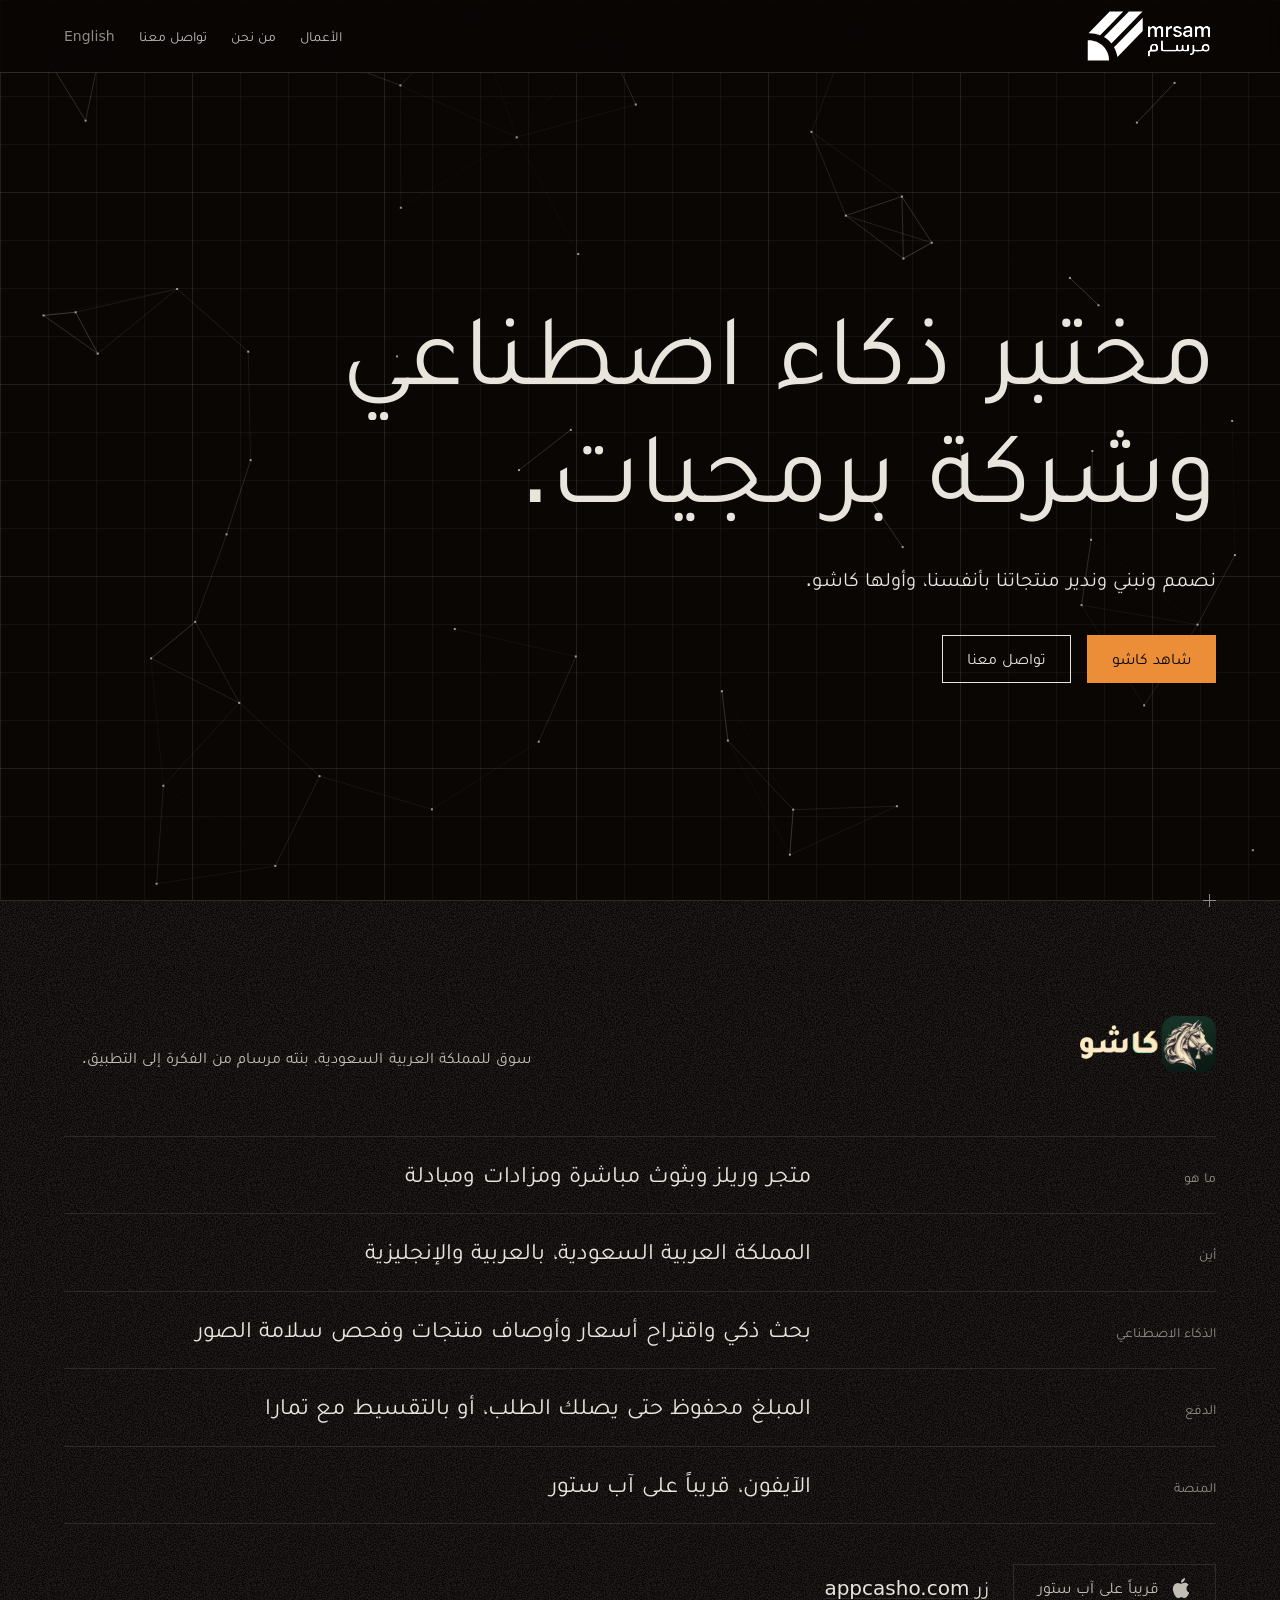
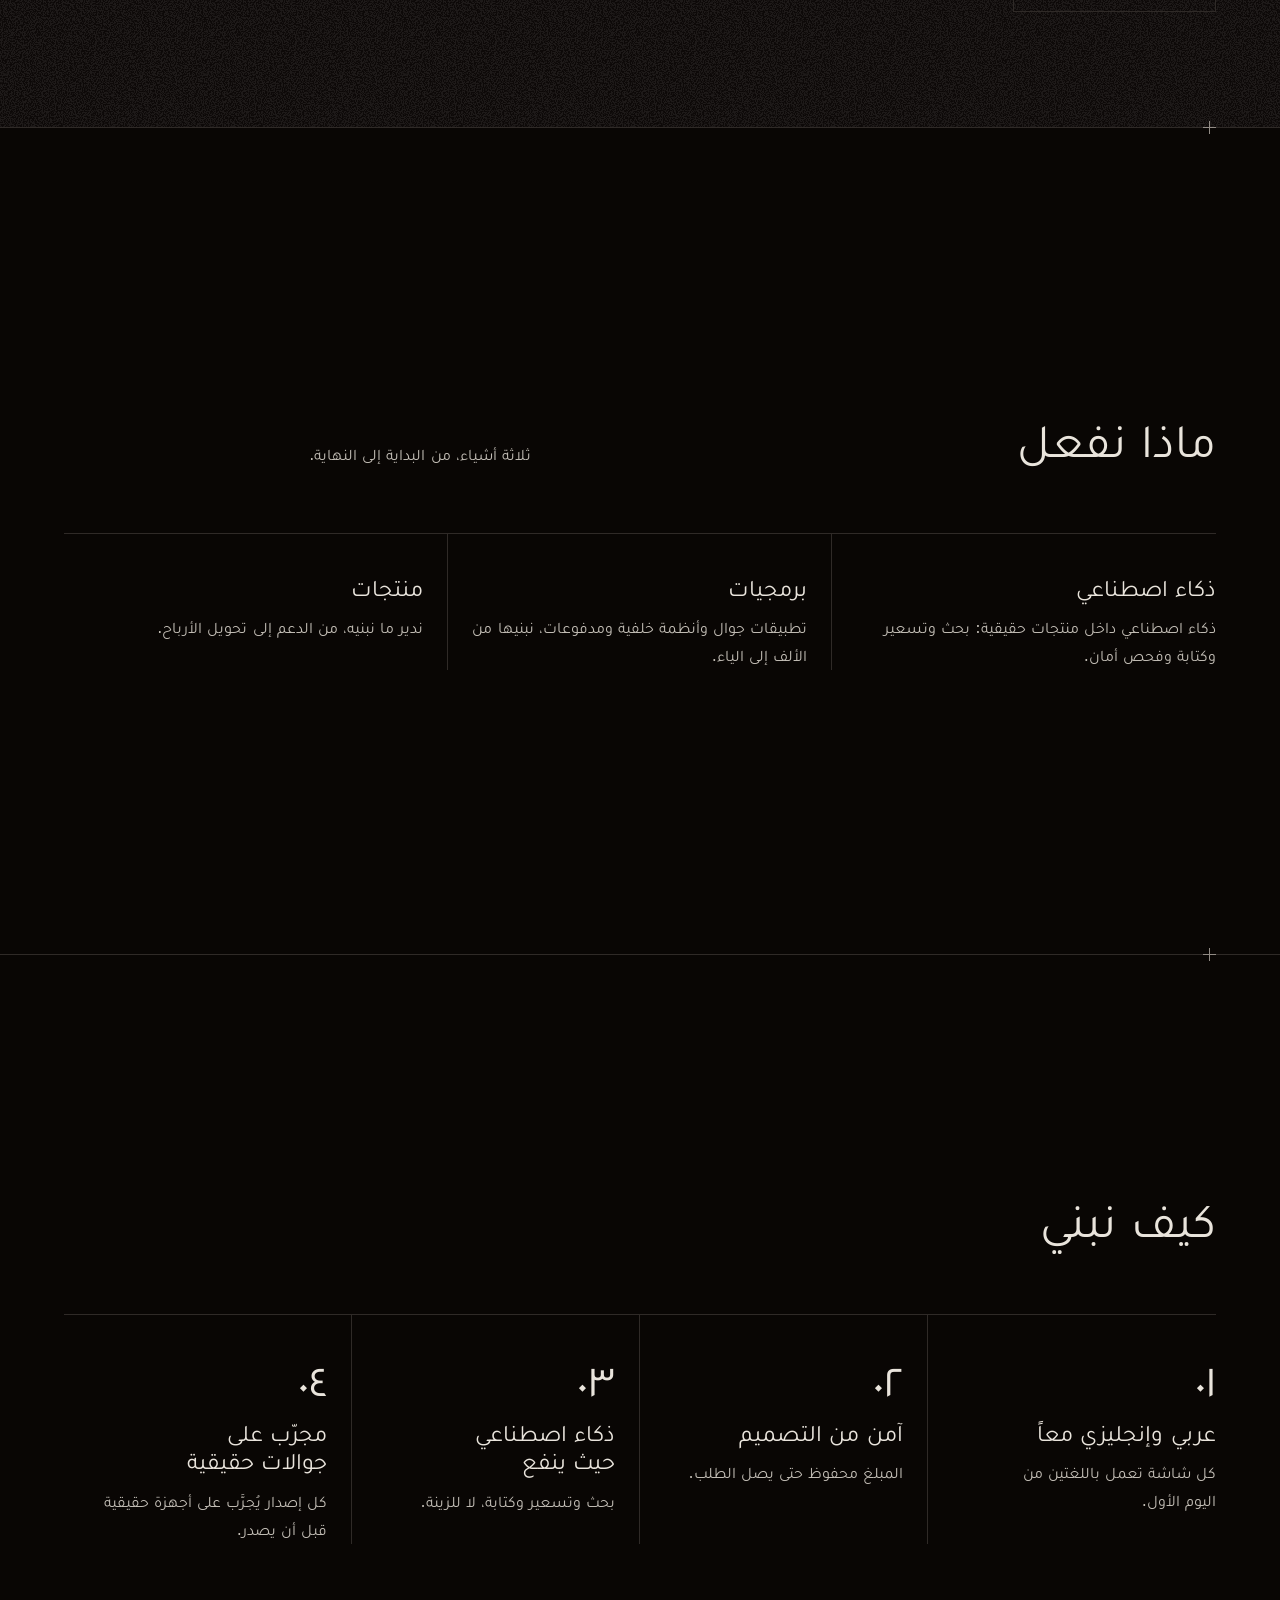
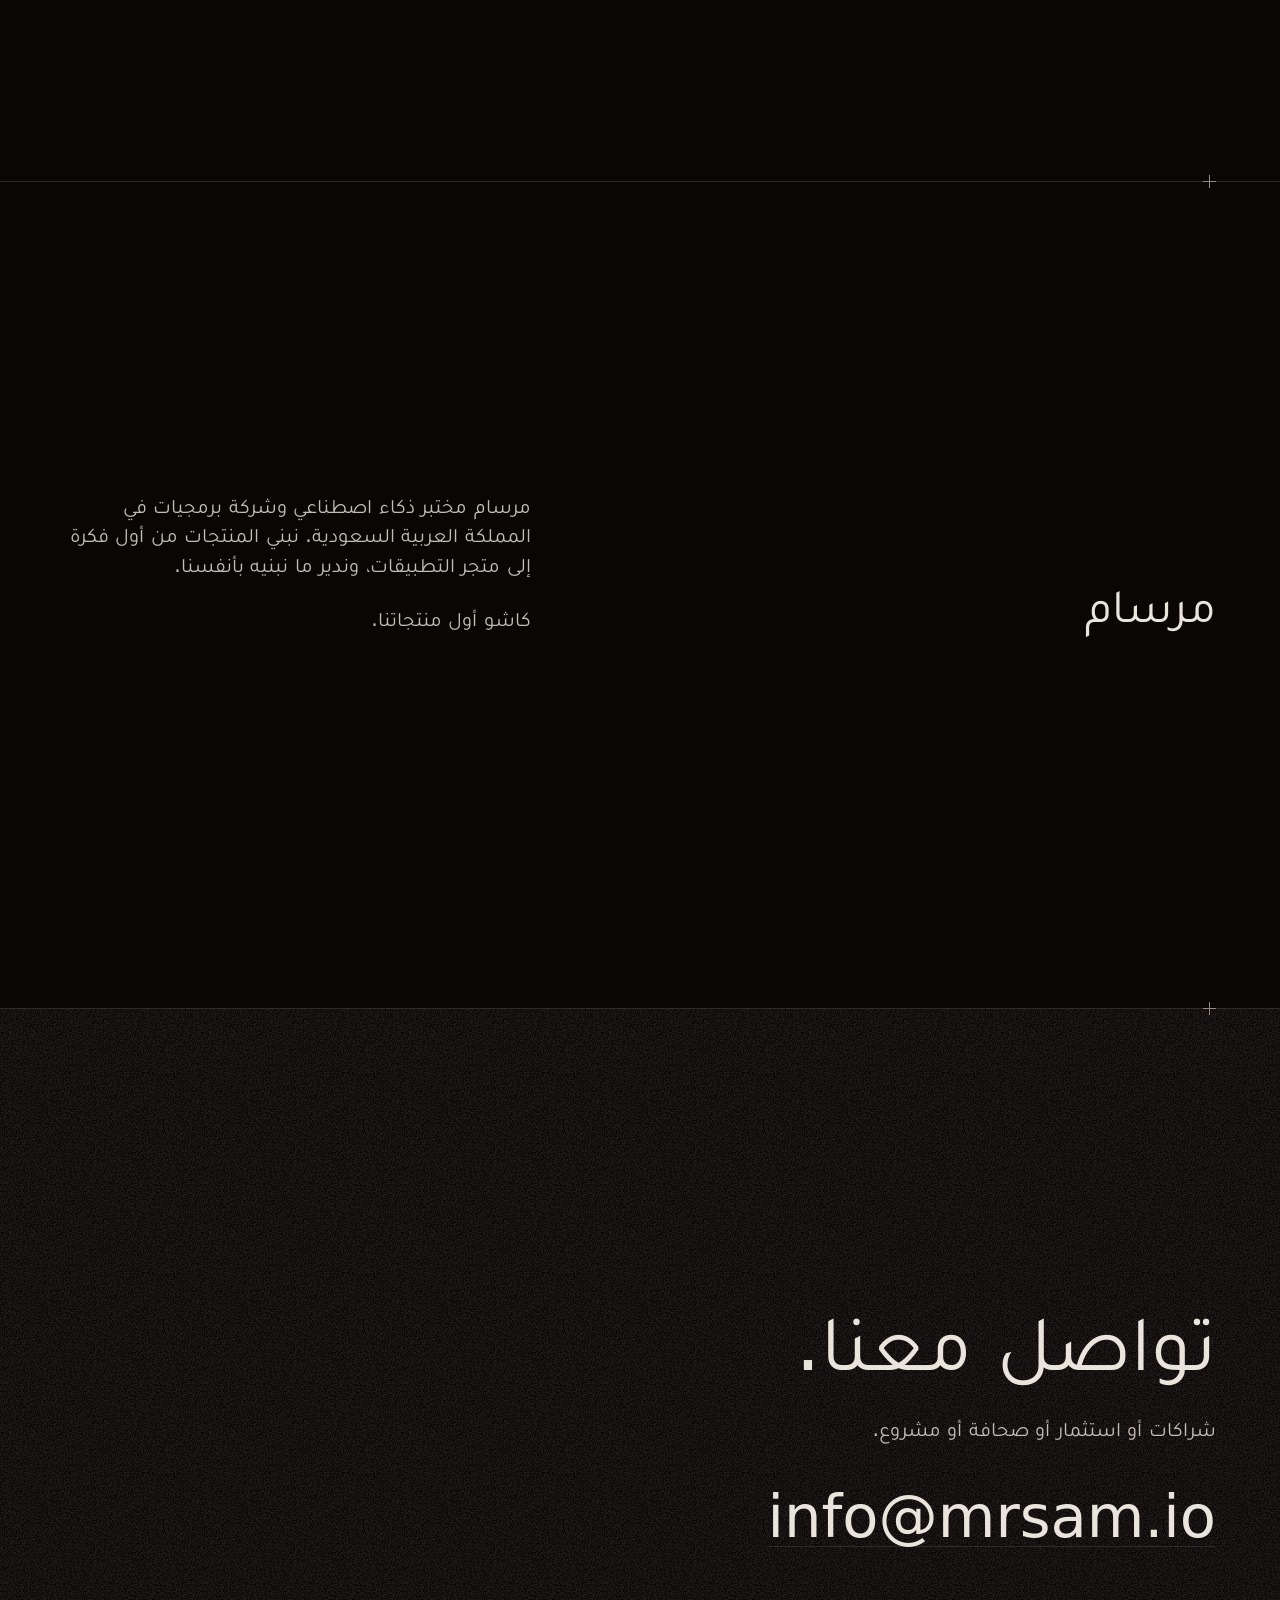
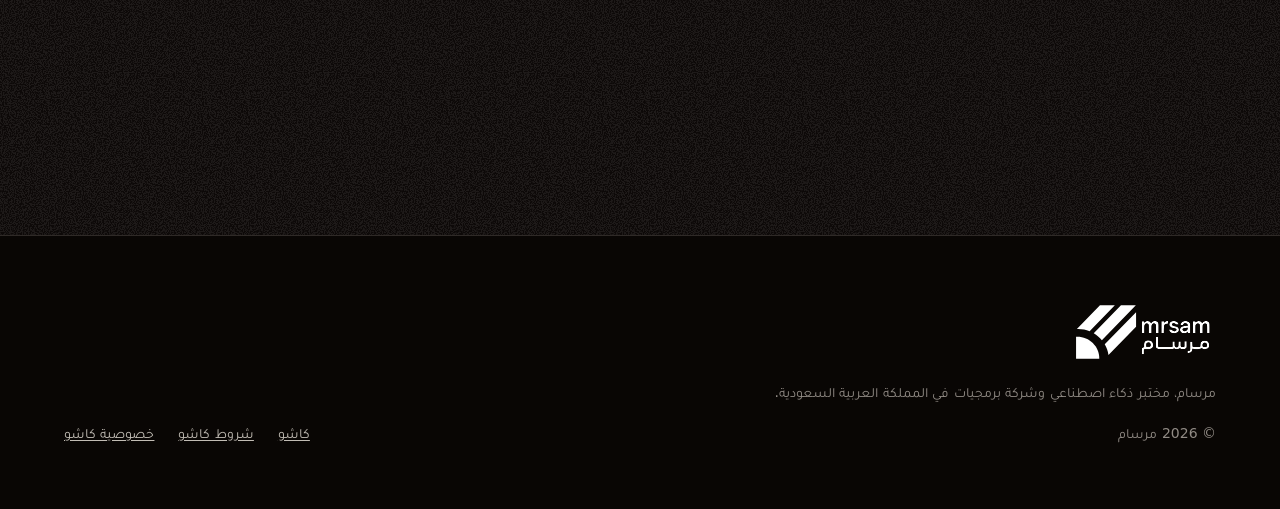
==== ar/index.html @ a1504979 "Mrsam landing page (English and Arabic) Co-Authored-By: Claude Sonnet 5.5 <noreply@anthropic.com>" ====
<!doctype html>
<html lang="ar" dir="rtl">
<head>
<meta charset="utf-8">
<meta name="viewport" content="width=device-width, initial-scale=1">
<title>مرسام (Mrsam) | مختبر ذكاء اصطناعي وشركة برمجيات</title>
<meta name="description" content="مرسام (Mrsam) مختبر ذكاء اصطناعي وشركة برمجيات في المملكة العربية السعودية. نصمم ونبني وندير منتجاتنا بأنفسنا، وأولها كاشو، سوق للمملكة العربية السعودية.">
<link rel="canonical" href="https://mrsam.io/ar/">
<link rel="alternate" hreflang="en" href="https://mrsam.io/"><link rel="alternate" hreflang="ar" href="https://mrsam.io/ar/"><link rel="alternate" hreflang="x-default" href="https://mrsam.io/">
<meta name="robots" content="index,follow,max-image-preview:large">
<meta property="og:type" content="website"><meta property="og:site_name" content="Mrsam"><meta property="og:title" content="مرسام (Mrsam) | مختبر ذكاء اصطناعي وشركة برمجيات"><meta property="og:description" content="مرسام (Mrsam) مختبر ذكاء اصطناعي وشركة برمجيات في المملكة العربية السعودية. نصمم ونبني وندير منتجاتنا بأنفسنا، وأولها كاشو، سوق للمملكة العربية السعودية."><meta property="og:url" content="https://mrsam.io/ar/"><meta property="og:image" content="https://mrsam.io/assets/og.png"><meta property="og:locale" content="ar_SA">
<meta name="twitter:card" content="summary_large_image"><meta name="twitter:title" content="مرسام (Mrsam) | مختبر ذكاء اصطناعي وشركة برمجيات"><meta name="twitter:image" content="https://mrsam.io/assets/og.png">
<meta name="theme-color" content="#0c0b0a">
<link rel="icon" href="../assets/favicon-48.png" sizes="48x48"><link rel="icon" href="../assets/icon-192.png" type="image/png" sizes="192x192"><link rel="apple-touch-icon" href="../apple-touch-icon.png">
<link rel="preconnect" href="https://fonts.googleapis.com"><link rel="preconnect" href="https://fonts.gstatic.com" crossorigin>
<link href="https://fonts.googleapis.com/css2?family=Sofia+Sans+Extra+Condensed:wght@200;400&family=Barlow:wght@300;400&display=swap" rel="stylesheet">
<style>@font-face{font-family:Tajawal;src:url(../assets/fonts/Tajawal-Regular-ar.woff2) format("woff2");font-weight:400;font-display:swap;unicode-range:U+0600-06FF,U+0750-077F,U+FB50-FDFF,U+FE70-FEFF,U+200C-200F}@font-face{font-family:Tajawal;src:url(../assets/fonts/Tajawal-Bold-ar.woff2) format("woff2");font-weight:700 800;font-display:swap;unicode-range:U+0600-06FF,U+0750-077F,U+FB50-FDFF,U+FE70-FEFF,U+200C-200F}</style>
<script>document.documentElement.className+=" js"</script>
<link rel="stylesheet" href="../styles.css">
<script type="application/ld+json">{"@context":"https://schema.org","@graph":[{"@type":"Organization","@id":"https://mrsam.io/#org","name":"Mrsam","alternateName":["مرسام","Mrsam (مرسام)"],"url":"https://mrsam.io/","logo":{"@type":"ImageObject","url":"https://mrsam.io/assets/icon-192.png","width":192,"height":192},"description":"Mrsam (مرسام) is an AI lab and software company in Saudi Arabia. We design, build and run our own products, starting with Casho, a marketplace for Saudi Arabia.","areaServed":"SA","knowsAbout":["Artificial intelligence","Software development","Marketplaces"],"owns":{"@type":"Organization","name":"Casho","alternateName":"كاشو","url":"https://appcasho.com/"}},{"@type":"WebSite","@id":"https://mrsam.io/#site","url":"https://mrsam.io/","name":"Mrsam","publisher":{"@id":"https://mrsam.io/#org"},"inLanguage":["en","ar"]},{"@type":"WebPage","@id":"https://mrsam.io/ar/#page","url":"https://mrsam.io/ar/","name":"مرسام (Mrsam) | مختبر ذكاء اصطناعي وشركة برمجيات","description":"مرسام (Mrsam) مختبر ذكاء اصطناعي وشركة برمجيات في المملكة العربية السعودية. نصمم ونبني وندير منتجاتنا بأنفسنا، وأولها كاشو، سوق للمملكة العربية السعودية.","inLanguage":"ar","isPartOf":{"@id":"https://mrsam.io/#site"},"about":{"@id":"https://mrsam.io/#org"}}]}</script>
</head>
<body>
<canvas id="bg" aria-hidden="true"></canvas>
<a class="visually-hidden" href="#main">تخطَّ إلى المحتوى</a>
<header class="nav"><div class="container">
<a class="nav__logo" href="/ar/" aria-label="مرسام"><img src="../assets/mrsam-logo.svg" width="96" height="40" alt="مرسام"></a>
<nav class="nav__links" aria-label="Main"><a href="#work">الأعمال</a><a href="#about">من نحن</a><a class="nav__contact" href="mailto:info@mrsam.io">تواصل معنا</a><a class="nav__lang" href="../" hreflang="en" lang="en">English</a></nav>
</div></header>
<main id="main">
<section class="hero"><div class="container">
<div><h1>مختبر ذكاء اصطناعي وشركة برمجيات.</h1><p class="lead">نصمم ونبني وندير منتجاتنا بأنفسنا، وأولها كاشو.</p>
<div class="actions"><a class="btn btn--primary" href="https://appcasho.com/ar/">شاهد كاشو</a><a class="btn" href="mailto:info@mrsam.io">تواصل معنا</a></div></div>
</div></section>
<section class="section well grained" id="work"><div class="container">
<div class="section__head"><div class="work__brand"><h2><img src="../assets/casho-logo-ar-dark.webp" width="195" height="80" alt="كاشو" loading="lazy" decoding="async"></h2></div><p>سوق للمملكة العربية السعودية، بنته مرسام من الفكرة إلى التطبيق.</p></div>
<ul class="sheet"><li><span class="k">ما هو</span><span class="v">متجر وريلز وبثوث مباشرة ومزادات ومبادلة</span></li><li><span class="k">أين</span><span class="v">المملكة العربية السعودية، بالعربية والإنجليزية</span></li><li><span class="k">الذكاء الاصطناعي</span><span class="v">بحث ذكي واقتراح أسعار وأوصاف منتجات وفحص سلامة الصور</span></li><li><span class="k">الدفع</span><span class="v">المبلغ محفوظ حتى يصلك الطلب، أو بالتقسيط مع تمارا</span></li><li><span class="k">المنصة</span><span class="v">الآيفون، قريباً على آب ستور</span></li></ul>
<div class="link-line"><span class="badge" aria-disabled="true"><svg viewBox="0 0 24 24" width="20" height="20" fill="currentColor" aria-hidden="true"><path d="M12.15 6.9c-.95 0-2.4-1.08-3.96-1.04-2.04.03-3.91 1.18-4.96 3.01-2.12 3.68-.55 9.1 1.52 12.09 1.01 1.45 2.2 3.09 3.79 3.04 1.52-.06 2.09-.99 3.94-.99 1.83 0 2.35.99 3.96.95 1.64-.03 2.68-1.48 3.68-2.95 1.16-1.69 1.64-3.33 1.66-3.42-.04-.01-3.18-1.22-3.22-4.86-.03-3.04 2.48-4.49 2.6-4.56-1.43-2.09-3.62-2.32-4.39-2.38-2-.16-3.68 1.09-4.61 1.09zM15.53 3.83c.84-1.01 1.4-2.43 1.25-3.83-1.21.05-2.66.8-3.53 1.82-.78.9-1.45 2.34-1.27 3.71 1.34.1 2.72-.69 3.55-1.7"/></svg>قريباً على آب ستور</span><a href="https://appcasho.com/ar/">زر appcasho.com</a></div>
</div></section>
<section class="section" id="do"><div class="container">
<div class="section__head"><h2>ماذا نفعل</h2><p>ثلاثة أشياء، من البداية إلى النهاية.</p></div>
<div class="cells"><div><h3>ذكاء اصطناعي</h3><p>ذكاء اصطناعي داخل منتجات حقيقية: بحث وتسعير وكتابة وفحص أمان.</p></div><div><h3>برمجيات</h3><p>تطبيقات جوال وأنظمة خلفية ومدفوعات، نبنيها من الألف إلى الياء.</p></div><div><h3>منتجات</h3><p>ندير ما نبنيه، من الدعم إلى تحويل الأرباح.</p></div></div>
</div></section>
<section class="section" id="how"><div class="container">
<div class="section__head"><h2>كيف نبني</h2></div>
<div class="steps"><div><span class="figure num">٠١</span><h3>عربي وإنجليزي معاً</h3><p>كل شاشة تعمل باللغتين من اليوم الأول.</p></div><div><span class="figure num">٠٢</span><h3>آمن من التصميم</h3><p>المبلغ محفوظ حتى يصل الطلب.</p></div><div><span class="figure num">٠٣</span><h3>ذكاء اصطناعي حيث ينفع</h3><p>بحث وتسعير وكتابة، لا للزينة.</p></div><div><span class="figure num">٠٤</span><h3>مجرّب على جوالات حقيقية</h3><p>كل إصدار يُجرَّب على أجهزة حقيقية قبل أن يصدر.</p></div></div>
</div></section>
<section class="section about" id="about"><div class="container">
<div class="section__head"><h2>مرسام</h2><div><p class="lead">مرسام مختبر ذكاء اصطناعي وشركة برمجيات في المملكة العربية السعودية. نبني المنتجات من أول فكرة إلى متجر التطبيقات، وندير ما نبنيه بأنفسنا.</p><p class="lead">كاشو أول منتجاتنا.</p></div></div>
</div></section>
<section class="section contact well grained" id="contact"><div class="container">
<h2>تواصل معنا.</h2><p class="lead">شراكات أو استثمار أو صحافة أو مشروع.</p>
<a class="contact__mail" href="mailto:info@mrsam.io">info@mrsam.io</a>
</div></section>
</main>
<footer class="foot"><div class="container">
<div><img src="../assets/mrsam-logo.svg" width="136" height="56" alt="مرسام" loading="lazy"><p>مرسام، مختبر ذكاء اصطناعي وشركة برمجيات في المملكة العربية السعودية.</p><p>© 2026 مرسام</p></div>
<nav aria-label="Footer"><a href="https://appcasho.com/ar/">كاشو</a><a href="https://appcasho.com/terms.html">شروط كاشو</a><a href="https://appcasho.com/privacy.html">خصوصية كاشو</a></nav>
</div></footer>
<script src="../assets/bg.js" defer></script>
<script src="../assets/motion.js" defer></script>
</body>
</html>
---- styles.css ----
/* Hallmark · shape: Company sheet · genre: atmospheric · theme: Darkroom (deal 2/3, seed austere-monochrome-editorial-company-c98a·bc8acf7a·2026-11-26·r0) · job: contact (and visit Casho) · draw: manual
 * hero: Poster, head left, the Mrsam mark right · nav: edge-aligned wordmark, three links and a language switch · footer: a mast, wordmark over the links · imagery: the brand mark (user's file) · signature: the Mrsam mark at poster size, its black dissolved into the ground · darkroom: amber
 * axes: dark/display-condensed/chromatic-amber · posture: restrained · contrast: pass · fold: pass · v2.0.0 */
/* Hallmark · pre-emit critique: P4 H4 E4 S4 R4 V4 · weakest: S, the Arabic page has no condensed hairline face so it uses Tajawal regular at poster size and trusts scale and spacing */
@import url("./tokens.css");
@import url("./base.css");

:root { --nav-h: 73px; --font-ar: "Tajawal", ui-sans-serif, system-ui, sans-serif; }
:root[lang="ar"] { --font-display: var(--font-ar); --font-body: var(--font-ar); --font-outlier: var(--font-ar); --display-weight: 400; --tracking-display: 0; }

h1, h2, .figure { text-transform: uppercase; }
h3 { font-family: var(--font-display); font-weight: 400; text-transform: uppercase; line-height: 1; }
:root[lang="ar"] h1, :root[lang="ar"] h2, :root[lang="ar"] h3 { text-transform: none; line-height: 1.2; }
body { font-weight: 400; line-height: 1.6; }
.lead { font-weight: 300; }
:root[lang="ar"] .lead { font-weight: 400; }
:root[lang="ar"] body { line-height: 1.75; }

/* the lab sheet behind everything */
#bg { position: fixed; inset: 0; width: 100%; height: 100%; z-index: 0; pointer-events: none; }
main, .foot { position: relative; z-index: var(--z-base); }
.section { position: relative; }
.section::before { content: ""; position: absolute; top: -7px; inset-inline-start: var(--gutter); width: 13px; height: 13px; background: linear-gradient(var(--color-muted), var(--color-muted)) center / 1px 100% no-repeat, linear-gradient(var(--color-muted), var(--color-muted)) center / 100% 1px no-repeat; pointer-events: none; }

/* nav */
.nav { position: sticky; top: 0; z-index: var(--z-sticky-nav); background: color-mix(in oklab, var(--color-paper) 82%, transparent); backdrop-filter: blur(8px); border-bottom: var(--rule-hair) solid var(--color-rule); }
.nav .container { display: flex; align-items: center; justify-content: space-between; min-height: 72px; gap: var(--space-lg); }
.nav__logo { display: block; line-height: 0; }
.nav__logo img { height: 88px; width: auto; margin-block: calc(-1 * var(--space-lg)); }
.foot img { margin-block: calc(-1 * var(--space-md)); }
.nav__links { display: flex; align-items: center; gap: var(--space-lg); }
.nav__links a { font-size: var(--text-sm); color: var(--color-ink-2); text-decoration: none; padding-block: var(--space-sm); transition: color var(--dur-short) var(--ease-out); }
.nav__links a:hover { color: var(--color-ink); text-decoration: underline; text-decoration-color: var(--color-accent); }
.nav__links .nav__lang { color: var(--color-muted); }

/* controls */
.btn { display: inline-flex; align-items: center; justify-content: center; min-height: 48px; padding: 0 var(--space-lg); border: var(--rule-hair) solid var(--color-ink); border-radius: var(--radius-pill); background: transparent; color: var(--color-ink); font: 400 var(--text-lg)/1 var(--font-display); text-transform: uppercase; text-decoration: none; white-space: nowrap; cursor: pointer; transition: background-color var(--dur-short) var(--ease-out), border-color var(--dur-short) var(--ease-out), transform var(--dur-micro) var(--ease-out); }
:root[lang="ar"] .btn { text-transform: none; font-size: var(--text-md); }
.btn:hover { background: var(--color-paper-3); }
.btn:active { transform: translateY(1px); }
.btn:focus-visible { outline: 2px solid var(--color-focus); outline-offset: 2px; }
.btn[aria-disabled="true"] { opacity: 0.55; cursor: not-allowed; transform: none; }
.btn--primary { background: var(--color-accent); border-color: var(--color-accent); color: var(--color-accent-ink); }
.btn--primary:hover { background: var(--color-accent-deep); border-color: var(--color-accent-deep); color: var(--color-ink); }
.actions { display: flex; flex-wrap: wrap; gap: var(--space-md); margin-top: var(--space-xl); }
@media (prefers-reduced-motion: reduce) { .btn, .nav__links a { transition-duration: 0.01ms; } }

/* hero */
html { scroll-snap-type: y proximity; scroll-padding-top: var(--nav-h); }
.hero, .section { min-height: calc(100svh - var(--nav-h)); display: flex; flex-direction: column; justify-content: center; scroll-snap-align: start; }
.hero { padding-block: var(--space-2xl); }
.hero .container { display: block; }
.hero h1 { max-width: 18ch; font-size: clamp(3.5rem, 11vw, 10.5rem); line-height: 0.92; }
:root[lang="ar"] .hero h1 { max-width: 20ch; font-size: clamp(2.75rem, 8vw, 7rem); line-height: 1.15; }
.hero .lead { margin-top: var(--space-xl); }

/* sections */
.section { padding-block: var(--space-3xl); border-top: var(--rule-hair) solid var(--color-rule); }
.section__head { display: grid; grid-template-columns: minmax(0, 7fr) minmax(0, 5fr); gap: var(--gap-columns); align-items: end; margin-bottom: var(--space-2xl); }
.section__head p { color: var(--color-ink-2); }
.well { background: color-mix(in oklab, var(--color-paper-2) 72%, transparent); }
.grained { position: relative; isolation: isolate; }
.grained::after { content: ""; position: absolute; inset: 0; z-index: -1; pointer-events: none; opacity: var(--grain); background: url("data:image/svg+xml,%3Csvg xmlns='http://www.w3.org/2000/svg' width='200' height='200'%3E%3Cfilter id='g'%3E%3CfeTurbulence type='fractalNoise' baseFrequency='0.85' numOctaves='2' stitchTiles='stitch'/%3E%3CfeColorMatrix values='0 0 0 0 1 0 0 0 0 1 0 0 0 0 1 0 0 0 9 -4'/%3E%3C/filter%3E%3Crect width='100%25' height='100%25' filter='url(%23g)'/%3E%3C/svg%3E") 0 0 / 200px 200px; }

/* the sheet: label left, value right */
.sheet { margin: 0; padding: 0; list-style: none; border-top: var(--rule-hair) solid var(--color-rule); }
.sheet li { display: grid; grid-template-columns: minmax(0, 4fr) minmax(0, 8fr); gap: var(--gap-columns); align-items: baseline; padding-block: var(--space-lg); border-bottom: var(--rule-hair) solid var(--color-rule); }
.sheet .k { font-size: var(--text-sm); color: var(--color-muted); }
.sheet .v { font-family: var(--font-display); font-weight: 400; font-size: var(--text-title); line-height: 1.15; text-transform: uppercase; overflow-wrap: break-word; min-width: 0; }
:root[lang="ar"] .sheet .v { text-transform: none; }
.work__brand { display: flex; align-items: center; gap: var(--space-lg); }
.work__brand h2 { max-width: none; line-height: 0; }
.work__brand img { height: 56px; width: auto; }
.link-line { display: flex; flex-wrap: wrap; align-items: center; gap: var(--space-lg); margin-top: var(--space-xl); }
.badge { display: inline-flex; align-items: center; gap: var(--space-sm); min-height: 48px; padding: 0 var(--space-lg); border: var(--rule-hair) solid var(--color-rule); color: var(--color-ink-2); font-size: var(--text-md); cursor: default; }
.link-line a { font-size: var(--text-lg); text-decoration-color: var(--color-rule); }
.link-line a:hover { text-decoration-color: var(--color-accent); }

/* three cells and four steps, parted by verticals */
.cells { display: grid; grid-template-columns: repeat(3, minmax(0, 1fr)); border-top: var(--rule-hair) solid var(--color-rule); }
.cells > div { padding: var(--space-xl) var(--space-lg) 0; border-inline-start: var(--rule-hair) solid var(--color-rule); }
.cells > div:first-child { border-inline-start: 0; padding-inline-start: 0; }
.cells h3 { font-size: var(--text-title); }
.cells p { margin-top: var(--space-sm); color: var(--color-ink-2); }
.steps { display: grid; grid-template-columns: repeat(4, minmax(0, 1fr)); border-top: var(--rule-hair) solid var(--color-rule); }
.steps > div { padding: var(--space-xl) var(--space-lg) 0; border-inline-start: var(--rule-hair) solid var(--color-rule); }
.steps > div:first-child { border-inline-start: 0; padding-inline-start: 0; }
.steps .figure { display: block; font-family: var(--font-display); font-weight: var(--display-weight); font-size: var(--text-section); line-height: 1; font-variant-numeric: tabular-nums; color: var(--color-ink); margin-bottom: var(--space-md); }
.steps h3 { font-size: var(--text-title); }
.steps p { margin-top: var(--space-sm); color: var(--color-ink-2); }

/* about and contact */
.about p.lead { max-width: 40ch; }
.about p.lead + p.lead { margin-top: var(--space-lg); color: var(--color-ink-2); }
.contact h2 { font-size: var(--text-display); max-width: 14ch; }
.contact .lead { margin-top: var(--space-lg); color: var(--color-ink-2); }
.contact__mail { display: inline-block; margin-top: var(--space-xl); font-family: var(--font-display); font-weight: var(--display-weight); font-size: var(--text-display-s); line-height: 1.1; overflow-wrap: anywhere; text-decoration-color: var(--color-rule); }
:root[lang="ar"] .contact__mail { direction: ltr; unicode-bidi: isolate; }
.contact__mail:hover { text-decoration-color: var(--color-accent); }
.contact__mail:focus-visible { outline: 2px solid var(--color-focus); outline-offset: 4px; }

/* footer */
.foot { padding-block: var(--space-2xl); border-top: var(--rule-hair) solid var(--color-rule); }
.foot .container { display: grid; grid-template-columns: minmax(0, 5fr) minmax(0, 7fr); gap: var(--gap-columns); align-items: end; }
.foot img { height: 96px; width: auto; }
.foot p { margin-top: var(--space-md); font-size: var(--text-sm); color: var(--color-muted); }
.foot nav { display: flex; flex-wrap: wrap; gap: var(--space-lg); justify-content: flex-end; font-size: var(--text-sm); }
.foot nav a { color: var(--color-ink-2); }
.foot nav a:hover { color: var(--color-ink); text-decoration-color: var(--color-accent); }

@media (max-width: 60rem) {
  .section__head, .foot .container { grid-template-columns: minmax(0, 1fr); }
  .hero { padding-block: var(--space-xl); }
  .section { padding-block: var(--space-2xl); }
  .cells, .steps { grid-template-columns: minmax(0, 1fr); }
  .cells > div, .steps > div { border-inline-start: 0; padding-inline: 0; padding-block: var(--space-lg); border-top: var(--rule-hair) solid var(--color-rule); }
  .cells > div:first-child, .steps > div:first-child { border-top: 0; }
  .sheet li { grid-template-columns: minmax(0, 1fr); gap: var(--space-2xs); }
  .foot nav { justify-content: flex-start; }
  .nav__links a:not(.nav__lang):not(.nav__contact) { display: none; }
}

/* motion: only when script is running; transform and opacity only */
.js .hero h1 .w, .js h2.rise-words .w { display: inline-block; overflow: hidden; vertical-align: top; padding-bottom: 0.12em; margin-bottom: -0.12em; }
.js .hero h1 .w > span { display: inline-block; transform: translateY(110%); animation: word-up 900ms var(--ease-out) forwards; animation-delay: calc(var(--i) * 90ms + 150ms); }
.js h2.rise-words .w > span { display: inline-block; transform: translateY(110%); transition: transform 800ms var(--ease-out) calc(var(--i) * 80ms); }
.js h2.rise-words.in .w > span { transform: none; }
.js .hero .lead, .js .hero .actions { opacity: 0; animation: fade-up 800ms var(--ease-out) forwards; }
.js .hero .lead { animation-delay: 750ms; }
.js .hero .actions { animation-delay: 950ms; }
.js .rise { opacity: 0; transform: translateY(28px); transition: opacity 700ms var(--ease-out) var(--d, 0ms), transform 700ms var(--ease-out) var(--d, 0ms); }
.js .rise.in { opacity: 1; transform: none; }
@keyframes word-up { to { transform: translateY(0); } }
@keyframes fade-up { from { opacity: 0; transform: translateY(16px); } to { opacity: 1; transform: none; } }
@media (prefers-reduced-motion: reduce) {
  .js .hero h1 .w > span, .js h2.rise-words .w > span { transform: none; animation: none; transition: none; }
  .js .hero .lead, .js .hero .actions { opacity: 1; animation: none; }
  .js .rise { opacity: 1; transform: none; transition: none; }
}
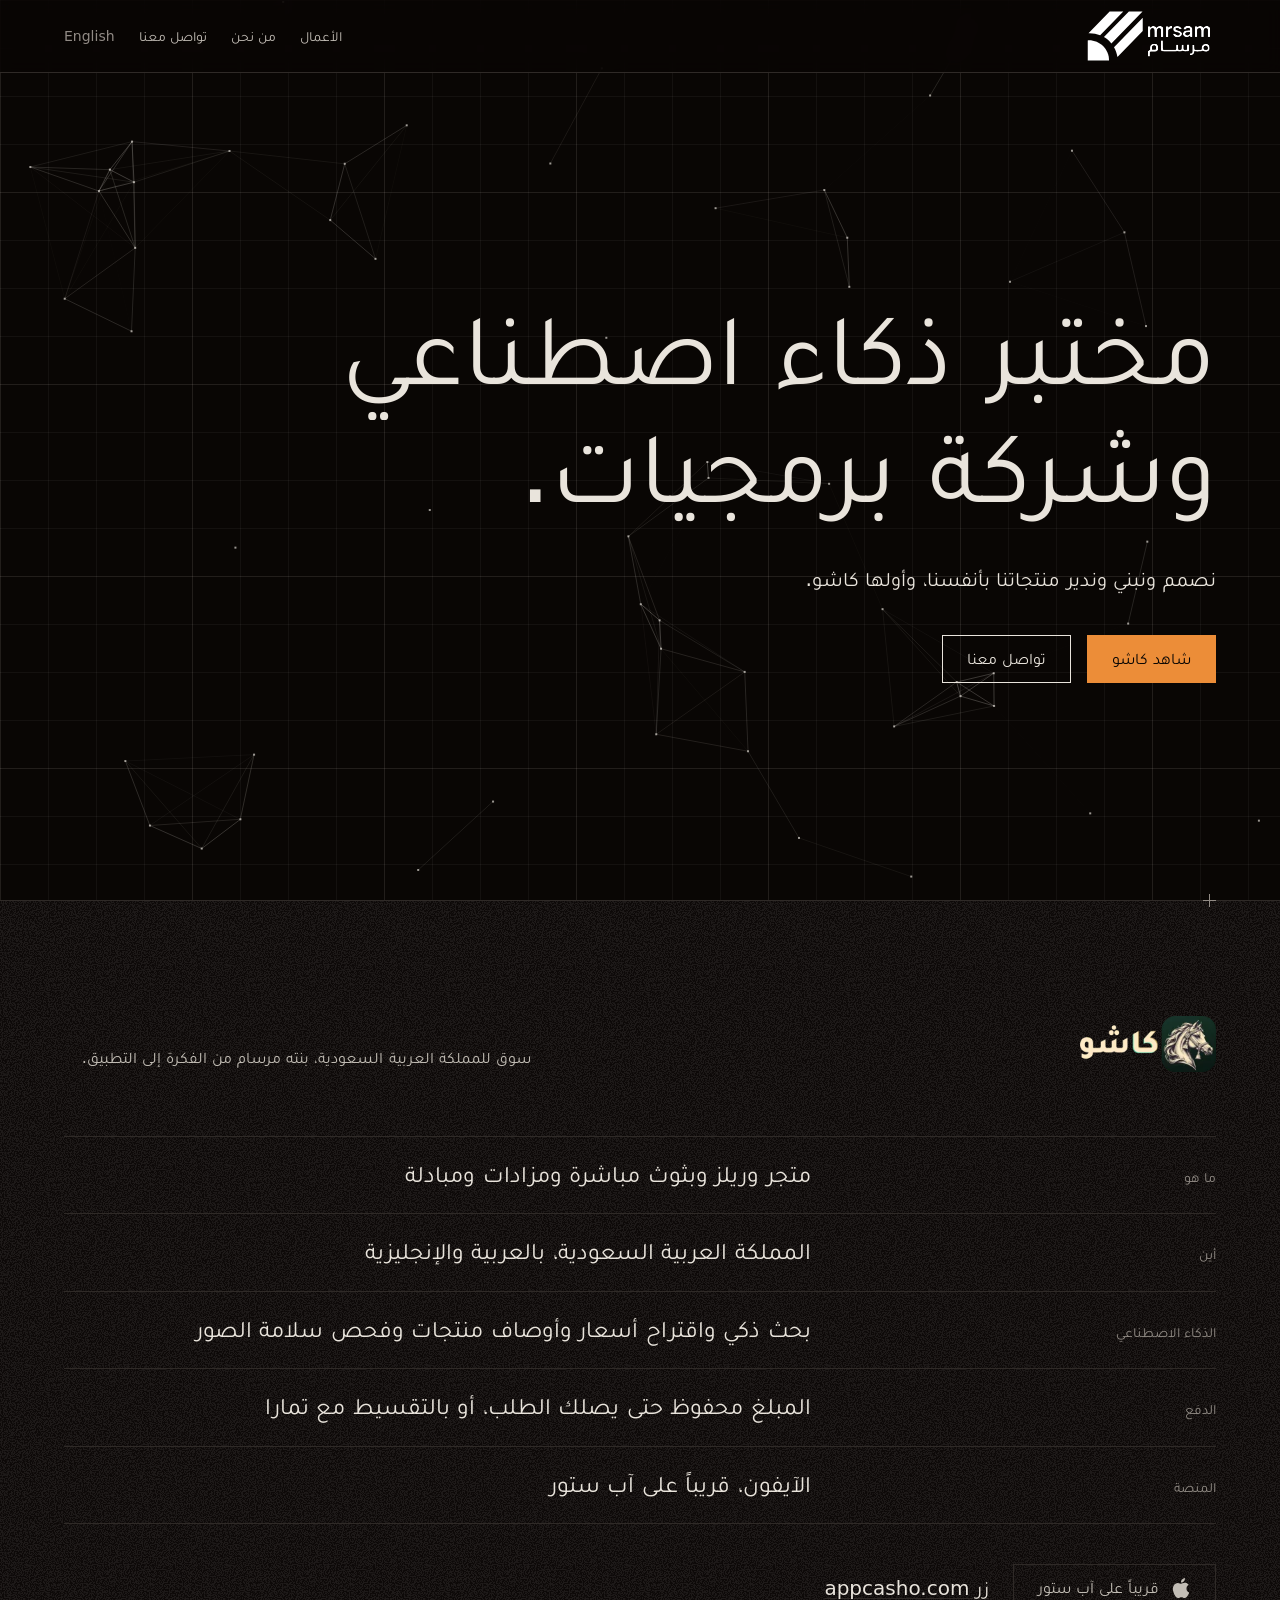
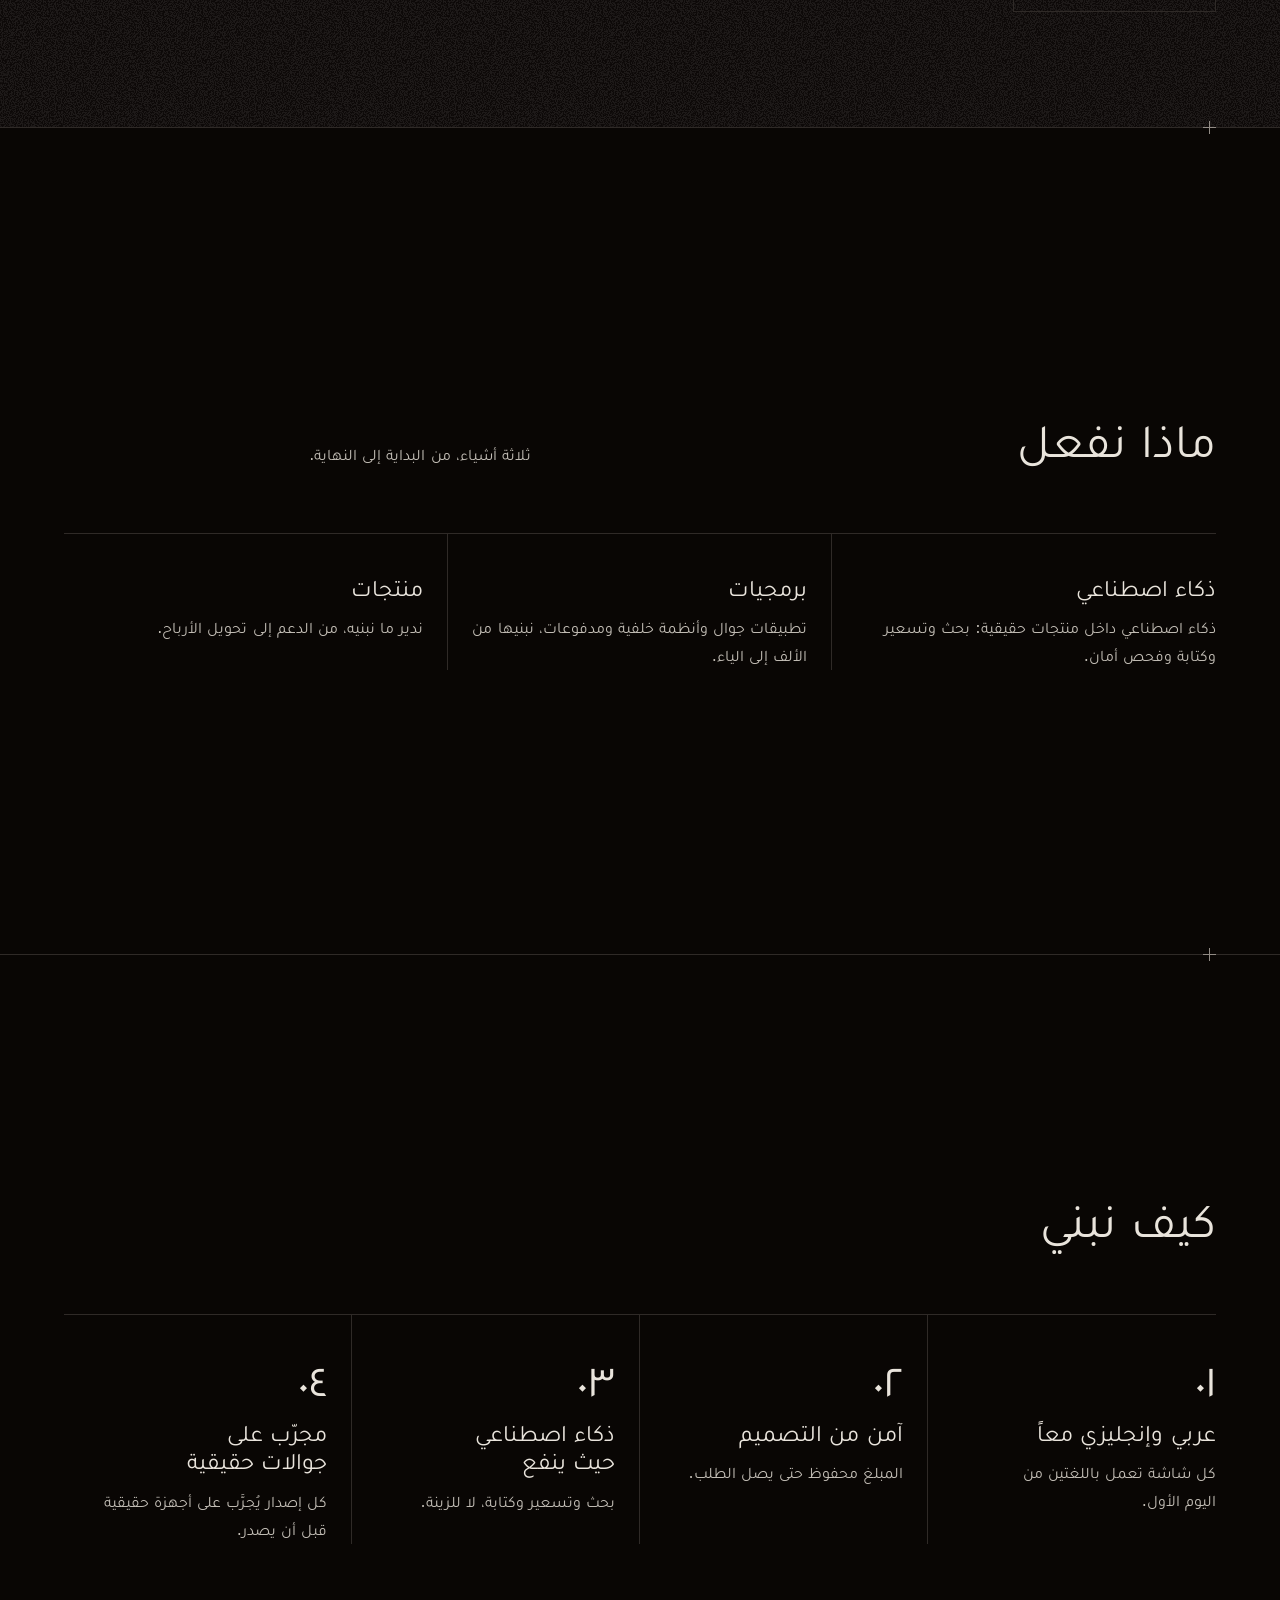
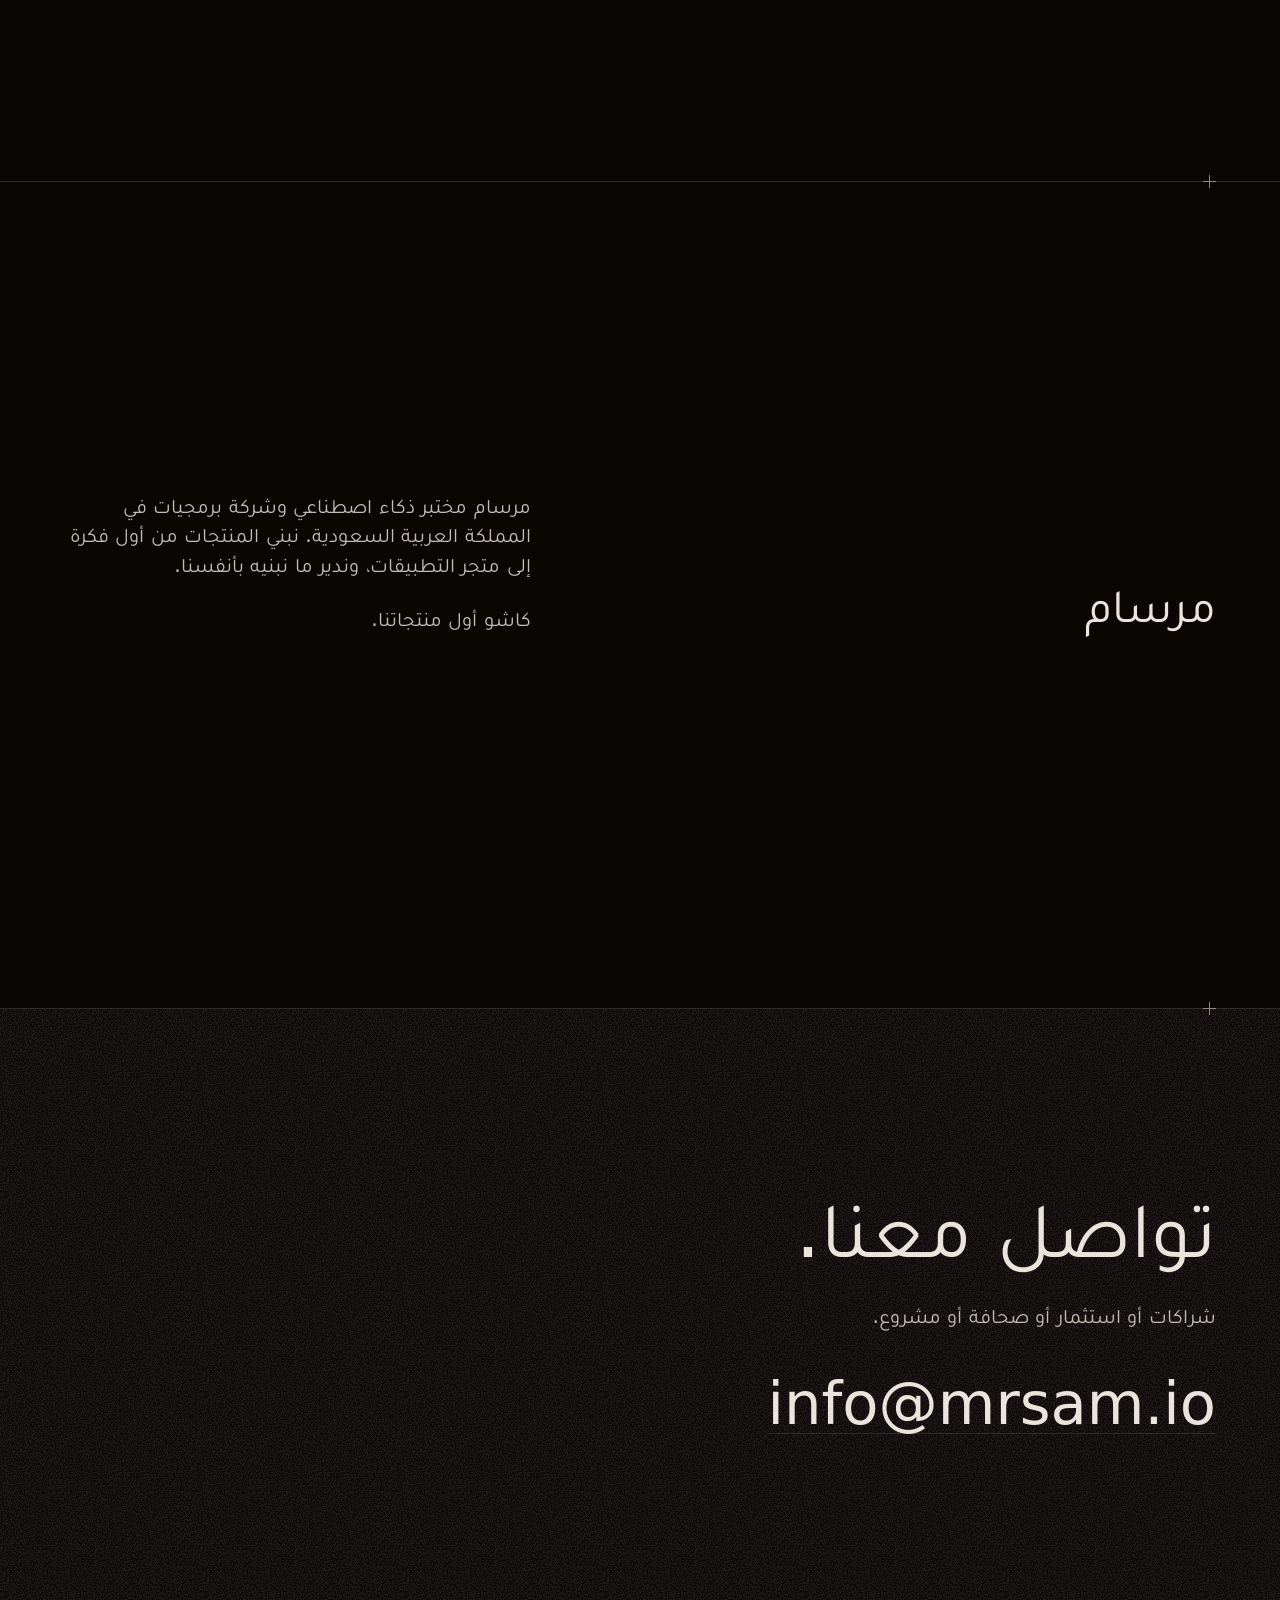
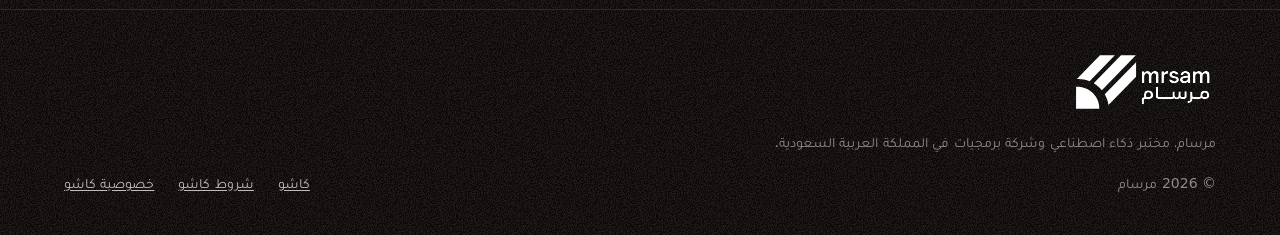
==== commit 916972fc: "Scroll: firm one-section-per-scroll snapping, footer inside the last screen, sections sized to one p" ====
--- a/ar/index.html
+++ b/ar/index.html
@@ -47,15 +47,16 @@
 <section class="section about" id="about"><div class="container">
 <div class="section__head"><h2>مرسام</h2><div><p class="lead">مرسام مختبر ذكاء اصطناعي وشركة برمجيات في المملكة العربية السعودية. نبني المنتجات من أول فكرة إلى متجر التطبيقات، وندير ما نبنيه بأنفسنا.</p><p class="lead">كاشو أول منتجاتنا.</p></div></div>
 </div></section>
-<section class="section contact well grained" id="contact"><div class="container">
+<section class="section contact well grained" id="contact"><div class="contact__body"><div class="container">
 <h2>تواصل معنا.</h2><p class="lead">شراكات أو استثمار أو صحافة أو مشروع.</p>
 <a class="contact__mail" href="mailto:info@mrsam.io">info@mrsam.io</a>
-</div></section>
-</main>
+</div></div>
 <footer class="foot"><div class="container">
 <div><img src="../assets/mrsam-logo.svg" width="136" height="56" alt="مرسام" loading="lazy"><p>مرسام، مختبر ذكاء اصطناعي وشركة برمجيات في المملكة العربية السعودية.</p><p>© 2026 مرسام</p></div>
 <nav aria-label="Footer"><a href="https://appcasho.com/ar/">كاشو</a><a href="https://appcasho.com/terms.html">شروط كاشو</a><a href="https://appcasho.com/privacy.html">خصوصية كاشو</a></nav>
 </div></footer>
+</section>
+</main>
 <script src="../assets/bg.js" defer></script>
 <script src="../assets/motion.js" defer></script>
 </body>
--- a/styles.css
+++ b/styles.css
@@ -46,8 +46,8 @@
 @media (prefers-reduced-motion: reduce) { .btn, .nav__links a { transition-duration: 0.01ms; } }
 
 /* hero */
-html { scroll-snap-type: y proximity; scroll-padding-top: var(--nav-h); }
-.hero, .section { min-height: calc(100svh - var(--nav-h)); display: flex; flex-direction: column; justify-content: center; scroll-snap-align: start; }
+html { scroll-snap-type: y mandatory; scroll-padding-top: var(--nav-h); }
+.hero, .section { min-height: calc(100svh - var(--nav-h)); display: flex; flex-direction: column; justify-content: center; scroll-snap-align: start; scroll-snap-stop: always; }
 .hero { padding-block: var(--space-2xl); }
 .hero .container { display: block; }
 .hero h1 { max-width: 18ch; font-size: clamp(3.5rem, 11vw, 10.5rem); line-height: 0.92; }
@@ -99,6 +99,11 @@
 .contact__mail:hover { text-decoration-color: var(--color-accent); }
 .contact__mail:focus-visible { outline: 2px solid var(--color-focus); outline-offset: 4px; }
 
+/* the last screen: contact on top, the footer at the bottom, one snap */
+.contact { justify-content: flex-start; padding-block: 0; }
+.contact__body { flex: 1; display: flex; flex-direction: column; justify-content: center; padding-block: var(--space-2xl); }
+.contact .foot { border-top: var(--rule-hair) solid var(--color-rule); padding-block: var(--space-xl); }
+
 /* footer */
 .foot { padding-block: var(--space-2xl); border-top: var(--rule-hair) solid var(--color-rule); }
 .foot .container { display: grid; grid-template-columns: minmax(0, 5fr) minmax(0, 7fr); gap: var(--gap-columns); align-items: end; }
@@ -109,12 +114,30 @@
 .foot nav a:hover { color: var(--color-ink); text-decoration-color: var(--color-accent); }
 
 @media (max-width: 60rem) {
+  .section__head { margin-bottom: var(--space-lg); gap: var(--space-xs); }
+  .sheet li { padding-block: var(--space-sm); }
+  .work__brand img { height: 44px; }
+  .steps { grid-template-columns: repeat(2, minmax(0, 1fr)); }
+  .steps > div { border-top: var(--rule-hair) solid var(--color-rule); padding: var(--space-md) var(--space-md) var(--space-md) 0; }
+  .steps > div:nth-child(2n) { border-inline-start: var(--rule-hair) solid var(--color-rule); padding-inline-start: var(--space-md); }
+  .steps > div:nth-child(2n+1) { border-inline-start: 0; padding-inline-start: 0; }
+  .steps .figure { font-size: var(--text-3xl); margin-bottom: var(--space-xs); }
+  .steps p, .cells p { font-size: var(--text-sm); }
+  .cells > div { padding-block: var(--space-md); }
+  .foot img { height: 64px; }
+  .foot { padding-block: var(--space-lg); }
   .section__head, .foot .container { grid-template-columns: minmax(0, 1fr); }
   .hero { padding-block: var(--space-xl); }
-  .section { padding-block: var(--space-2xl); }
-  .cells, .steps { grid-template-columns: minmax(0, 1fr); }
-  .cells > div, .steps > div { border-inline-start: 0; padding-inline: 0; padding-block: var(--space-lg); border-top: var(--rule-hair) solid var(--color-rule); }
-  .cells > div:first-child, .steps > div:first-child { border-top: 0; }
+  .section { padding-block: var(--space-xl); }
+  .contact__body { padding-block: var(--space-lg); }
+  .link-line { margin-top: var(--space-lg); gap: var(--space-md); }
+  .badge { min-height: 44px; padding: 0 var(--space-md); }
+  .contact h2 { font-size: var(--text-display-s); }
+  .contact__mail { margin-top: var(--space-lg); font-size: var(--text-2xl); }
+  .foot p { margin-top: var(--space-xs); }
+  .cells { grid-template-columns: minmax(0, 1fr); }
+  .cells > div { border-inline-start: 0; padding-inline: 0; border-top: var(--rule-hair) solid var(--color-rule); }
+  .cells > div:first-child { border-top: 0; }
   .sheet li { grid-template-columns: minmax(0, 1fr); gap: var(--space-2xs); }
   .foot nav { justify-content: flex-start; }
   .nav__links a:not(.nav__lang):not(.nav__contact) { display: none; }
